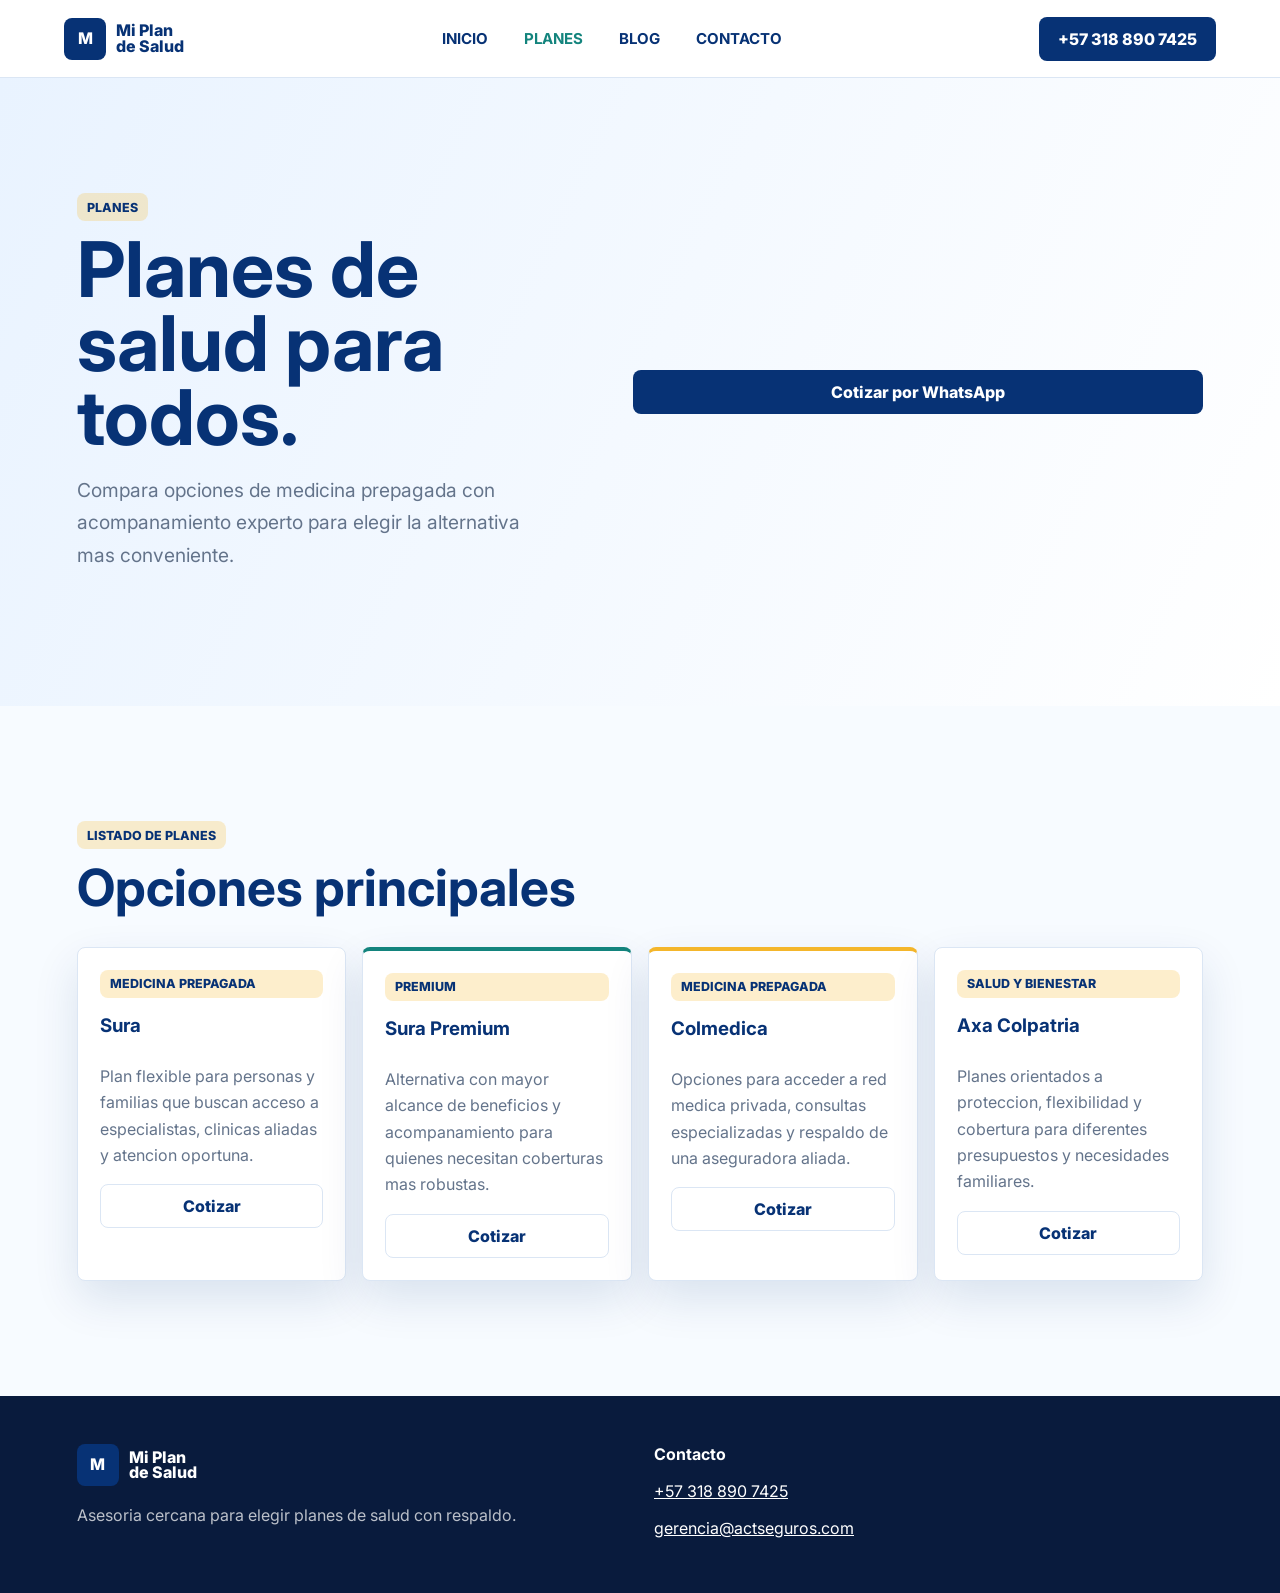
==== planes.html @ 17f70b97 "feat: estructura replica incremental mi plan salud" ====
<!doctype html>
<html lang="es">
<head>
  <meta charset="UTF-8" />
  <meta name="viewport" content="width=device-width, initial-scale=1.0" />
  <meta name="description" content="Planes de medicina prepagada y salud disponibles con asesoria de Mi Plan de Salud." />
  <title>Planes | Mi Plan de Salud</title>
  <link rel="preconnect" href="https://fonts.googleapis.com">
  <link rel="preconnect" href="https://fonts.gstatic.com" crossorigin>
  <link href="https://fonts.googleapis.com/css2?family=Inter:wght@400;500;600;700;800&display=swap" rel="stylesheet">
  <link rel="stylesheet" href="styles.css" />
</head>
<body>
  <header class="site-header" data-header>
    <a class="brand" href="index.html#inicio" aria-label="Ir al inicio">
      <span class="brand-mark">M</span>
      <span>Mi Plan<br>de Salud</span>
    </a>

    <button class="nav-toggle" type="button" aria-label="Abrir menu" aria-expanded="false" aria-controls="main-nav" data-nav-toggle>
      <span></span>
      <span></span>
      <span></span>
    </button>

    <nav class="main-nav" id="main-nav" data-nav>
      <a href="index.html#inicio">Inicio</a>
      <a href="planes.html" aria-current="page">Planes</a>
      <a href="index.html#blog">Blog</a>
      <a href="index.html#contacto">Contacto</a>
    </nav>

    <a class="header-cta" href="https://wa.link/8m5ff4" target="_blank" rel="noopener">+57 318 890 7425</a>
  </header>

  <main>
    <section class="plans-hero section-shell">
      <div>
        <span class="eyebrow">Planes</span>
        <h1>Planes de salud para todos.</h1>
        <p>Compara opciones de medicina prepagada con acompanamiento experto para elegir la alternativa mas conveniente.</p>
      </div>
      <a class="button primary" href="https://api.whatsapp.com/send?phone=573188907425" target="_blank" rel="noopener">Cotizar por WhatsApp</a>
    </section>

    <section class="plans-section section-shell" aria-labelledby="plans-title">
      <div class="section-heading">
        <span class="eyebrow">Listado de planes</span>
        <h2 id="plans-title">Opciones principales</h2>
      </div>

      <div class="plans-grid">
        <article class="plan-card">
          <span class="plan-tag">Medicina prepagada</span>
          <h3>Sura</h3>
          <p>Plan flexible para personas y familias que buscan acceso a especialistas, clinicas aliadas y atencion oportuna.</p>
          <a class="button secondary" href="https://api.whatsapp.com/send?phone=573188907425" target="_blank" rel="noopener">Cotizar</a>
        </article>
        <article class="plan-card">
          <span class="plan-tag">Premium</span>
          <h3>Sura Premium</h3>
          <p>Alternativa con mayor alcance de beneficios y acompanamiento para quienes necesitan coberturas mas robustas.</p>
          <a class="button secondary" href="https://api.whatsapp.com/send?phone=573188907425" target="_blank" rel="noopener">Cotizar</a>
        </article>
        <article class="plan-card">
          <span class="plan-tag">Medicina prepagada</span>
          <h3>Colmedica</h3>
          <p>Opciones para acceder a red medica privada, consultas especializadas y respaldo de una aseguradora aliada.</p>
          <a class="button secondary" href="https://api.whatsapp.com/send?phone=573188907425" target="_blank" rel="noopener">Cotizar</a>
        </article>
        <article class="plan-card">
          <span class="plan-tag">Salud y bienestar</span>
          <h3>Axa Colpatria</h3>
          <p>Planes orientados a proteccion, flexibilidad y cobertura para diferentes presupuestos y necesidades familiares.</p>
          <a class="button secondary" href="https://api.whatsapp.com/send?phone=573188907425" target="_blank" rel="noopener">Cotizar</a>
        </article>
      </div>
    </section>
  </main>

  <footer class="site-footer compact-footer">
    <div>
      <a class="brand footer-brand" href="index.html#inicio">
        <span class="brand-mark">M</span>
        <span>Mi Plan<br>de Salud</span>
      </a>
      <p>Asesoria cercana para elegir planes de salud con respaldo.</p>
    </div>
    <address>
      <strong>Contacto</strong>
      <a href="https://wa.link/8m5ff4" target="_blank" rel="noopener">+57 318 890 7425</a>
      <a href="mailto:gerencia@actseguros.com">gerencia@actseguros.com</a>
    </address>
  </footer>

  <script src="script.js"></script>
</body>
</html>
---- styles.css ----
:root{--blue-900:#073275;--blue-700:#0b56b7;--blue-100:#e9f3ff;--teal-700:#13847d;--yellow-500:#f4b62b;--ink:#17253f;--muted:#64748b;--line:#dbe6f4;--soft:#f7fbff;--white:#fff;--shadow:0 18px 45px rgba(7,50,117,.12)}*{box-sizing:border-box}html{scroll-behavior:smooth}body{margin:0;color:var(--ink);font-family:Inter,system-ui,-apple-system,BlinkMacSystemFont,"Segoe UI",sans-serif;background:var(--white)}a{color:inherit}img{display:block;max-width:100%}.site-header{position:sticky;top:0;z-index:20;display:grid;grid-template-columns:auto 1fr auto;align-items:center;gap:24px;min-height:78px;padding:12px clamp(18px,5vw,72px);background:rgba(255,255,255,.94);border-bottom:1px solid var(--line);backdrop-filter:blur(14px)}.brand{display:inline-flex;align-items:center;gap:10px;color:var(--blue-900);font-weight:800;line-height:.95;text-decoration:none}.brand-mark{display:grid;width:42px;height:42px;place-items:center;color:var(--white);background:var(--blue-900);border-radius:8px}.main-nav{display:flex;justify-content:center;gap:clamp(16px,3vw,36px);color:var(--blue-900);font-size:.94rem;font-weight:700;text-transform:uppercase}.main-nav a{text-decoration:none}.main-nav a:hover,.main-nav a[aria-current=page]{color:var(--teal-700)}.header-cta,.button{display:inline-flex;align-items:center;justify-content:center;min-height:44px;padding:0 18px;border:1px solid transparent;border-radius:8px;font-weight:800;text-decoration:none;cursor:pointer}.header-cta,.button.primary{color:var(--white);background:var(--blue-900)}.button.secondary{color:var(--blue-900);background:var(--white);border-color:var(--line)}.button:hover,.header-cta:hover{transform:translateY(-1px)}.button.full{width:100%}.nav-toggle{display:none;width:44px;height:44px;padding:0;background:var(--white);border:1px solid var(--line);border-radius:8px}.nav-toggle span{display:block;width:20px;height:2px;margin:4px auto;background:var(--blue-900)}.section-shell{padding:clamp(72px,9vw,120px) clamp(18px,6vw,88px)}.hero{display:grid;grid-template-columns:minmax(0,1.1fr) minmax(320px,.72fr);gap:clamp(32px,6vw,76px);align-items:center;min-height:calc(100vh - 78px);background:linear-gradient(115deg,rgba(255,255,255,.95) 0%,rgba(233,243,255,.88) 55%,rgba(244,182,43,.24) 100%)}.hero h1,.plans-hero h1{max-width:760px;margin:12px 0 18px;color:var(--blue-900);font-size:clamp(2.6rem,6vw,5.8rem);line-height:.96}.hero p,.plans-hero p,.section-heading p,.about-copy p,.why-copy p,.plan-highlight p{max-width:680px;color:var(--muted);font-size:clamp(1rem,1.5vw,1.2rem);line-height:1.7}.eyebrow,.panel-kicker,.plan-tag{display:inline-flex;align-items:center;min-height:28px;padding:0 10px;color:var(--blue-900);background:rgba(244,182,43,.24);border-radius:8px;font-size:.78rem;font-weight:800;letter-spacing:0;text-transform:uppercase}.hero-actions{display:flex;flex-wrap:wrap;gap:12px;margin-top:28px}.quote-panel,.plan-card,.testimonial-grid article,.benefit-grid article,.feature-list article{border:1px solid var(--line);border-radius:8px;background:var(--white);box-shadow:var(--shadow)}.quote-panel{padding:clamp(22px,4vw,34px)}.quote-panel h2{margin:12px 0 22px;color:var(--blue-900);font-size:clamp(1.4rem,2.4vw,2rem)}.quote-form{display:grid;gap:16px}.quote-form label{display:grid;gap:8px;color:var(--blue-900);font-weight:700}.quote-form input[type=text],.quote-form input[type=email]{width:100%;min-height:46px;padding:0 12px;border:1px solid var(--line);border-radius:8px;color:var(--ink);font:inherit}.checkbox-row{grid-template-columns:auto 1fr;align-items:start;color:var(--muted);font-size:.9rem;font-weight:500}.allies,.benefits,.testimonials,.plans-section{background:var(--soft)}.section-heading{max-width:760px;margin-bottom:32px}.section-heading h2,.about-copy h2,.why-copy h2,.plan-highlight h2,.plans-section h2{margin:12px 0;color:var(--blue-900);font-size:clamp(2rem,4vw,3.6rem);line-height:1.05}.logo-grid{display:grid;grid-template-columns:repeat(5,minmax(120px,1fr));gap:14px}.logo-grid img{width:100%;min-height:118px;padding:18px;object-fit:contain;background:var(--white);border:1px solid var(--line);border-radius:8px}.about,.why,.plan-highlight,.plans-hero{display:grid;grid-template-columns:minmax(0,.85fr) minmax(320px,1fr);gap:clamp(28px,6vw,72px);align-items:center}.feature-list,.benefit-grid,.testimonial-grid,.plans-grid{display:grid;gap:16px}.feature-list{grid-template-columns:1fr}.feature-list article,.benefit-grid article,.testimonial-grid article,.plan-card{padding:22px}.feature-list h3,.benefit-grid h3,.testimonial-grid strong,.plan-card h3{margin:0 0 10px;color:var(--blue-900)}.feature-list p,.benefit-grid p,.testimonial-grid p,.plan-card p{margin:0;color:var(--muted);line-height:1.65}.benefit-grid,.testimonial-grid,.plans-grid{grid-template-columns:repeat(4,minmax(0,1fr))}.benefit-grid article:nth-child(2),.plan-card:nth-child(2){border-top:4px solid var(--teal-700)}.benefit-grid article:nth-child(3),.plan-card:nth-child(3){border-top:4px solid var(--yellow-500)}.check-list{display:grid;gap:14px;margin:0;padding:0;list-style:none}.check-list li{padding:18px 18px 18px 46px;color:var(--muted);background:var(--white);border:1px solid var(--line);border-radius:8px;position:relative}.check-list li:before{content:"";position:absolute;left:18px;top:22px;width:12px;height:12px;background:var(--teal-700);border-radius:50%}.check-list strong{color:var(--blue-900)}.plan-highlight{color:var(--white);background:linear-gradient(120deg,var(--blue-900),var(--teal-700))}.plan-highlight h2,.plan-highlight p{color:var(--white)}.testimonials .testimonial-grid{grid-template-columns:repeat(3,minmax(0,1fr))}.testimonial-grid article{display:grid;gap:18px}.plans-hero{min-height:52vh;background:linear-gradient(115deg,var(--blue-100),var(--white))}.plans-grid{grid-template-columns:repeat(4,minmax(0,1fr))}.plan-card{display:grid;align-content:start;gap:16px}.site-footer{display:grid;grid-template-columns:minmax(240px,1.2fr) minmax(220px,.8fr);gap:28px;padding:48px clamp(18px,6vw,88px);color:var(--white);background:#091b3d}.footer-brand,.site-footer a{color:var(--white)}.site-footer p{max-width:520px;color:rgba(255,255,255,.72);line-height:1.7}.site-footer address{display:grid;gap:10px;font-style:normal}.copyright{grid-column:1/-1;margin:0}.compact-footer{grid-template-columns:1fr 1fr}@media (max-width:1080px){.benefit-grid,.plans-grid{grid-template-columns:repeat(2,minmax(0,1fr))}.logo-grid{grid-template-columns:repeat(3,minmax(0,1fr))}}@media (max-width:840px){.site-header{grid-template-columns:auto auto}.nav-toggle{display:block;justify-self:end}.main-nav,.header-cta{display:none}.main-nav.is-open{display:grid;grid-column:1/-1;justify-content:stretch;gap:0;padding-top:12px}.main-nav.is-open a{padding:14px 0;border-top:1px solid var(--line)}.hero,.about,.why,.plan-highlight,.plans-hero{grid-template-columns:1fr}.testimonials .testimonial-grid{grid-template-columns:1fr}.site-footer,.compact-footer{grid-template-columns:1fr}}@media (max-width:620px){.section-shell{padding:58px 18px}.hero h1,.plans-hero h1{font-size:clamp(2.35rem,14vw,4rem)}.logo-grid,.benefit-grid,.plans-grid{grid-template-columns:1fr}.hero-actions,.button{width:100%}}
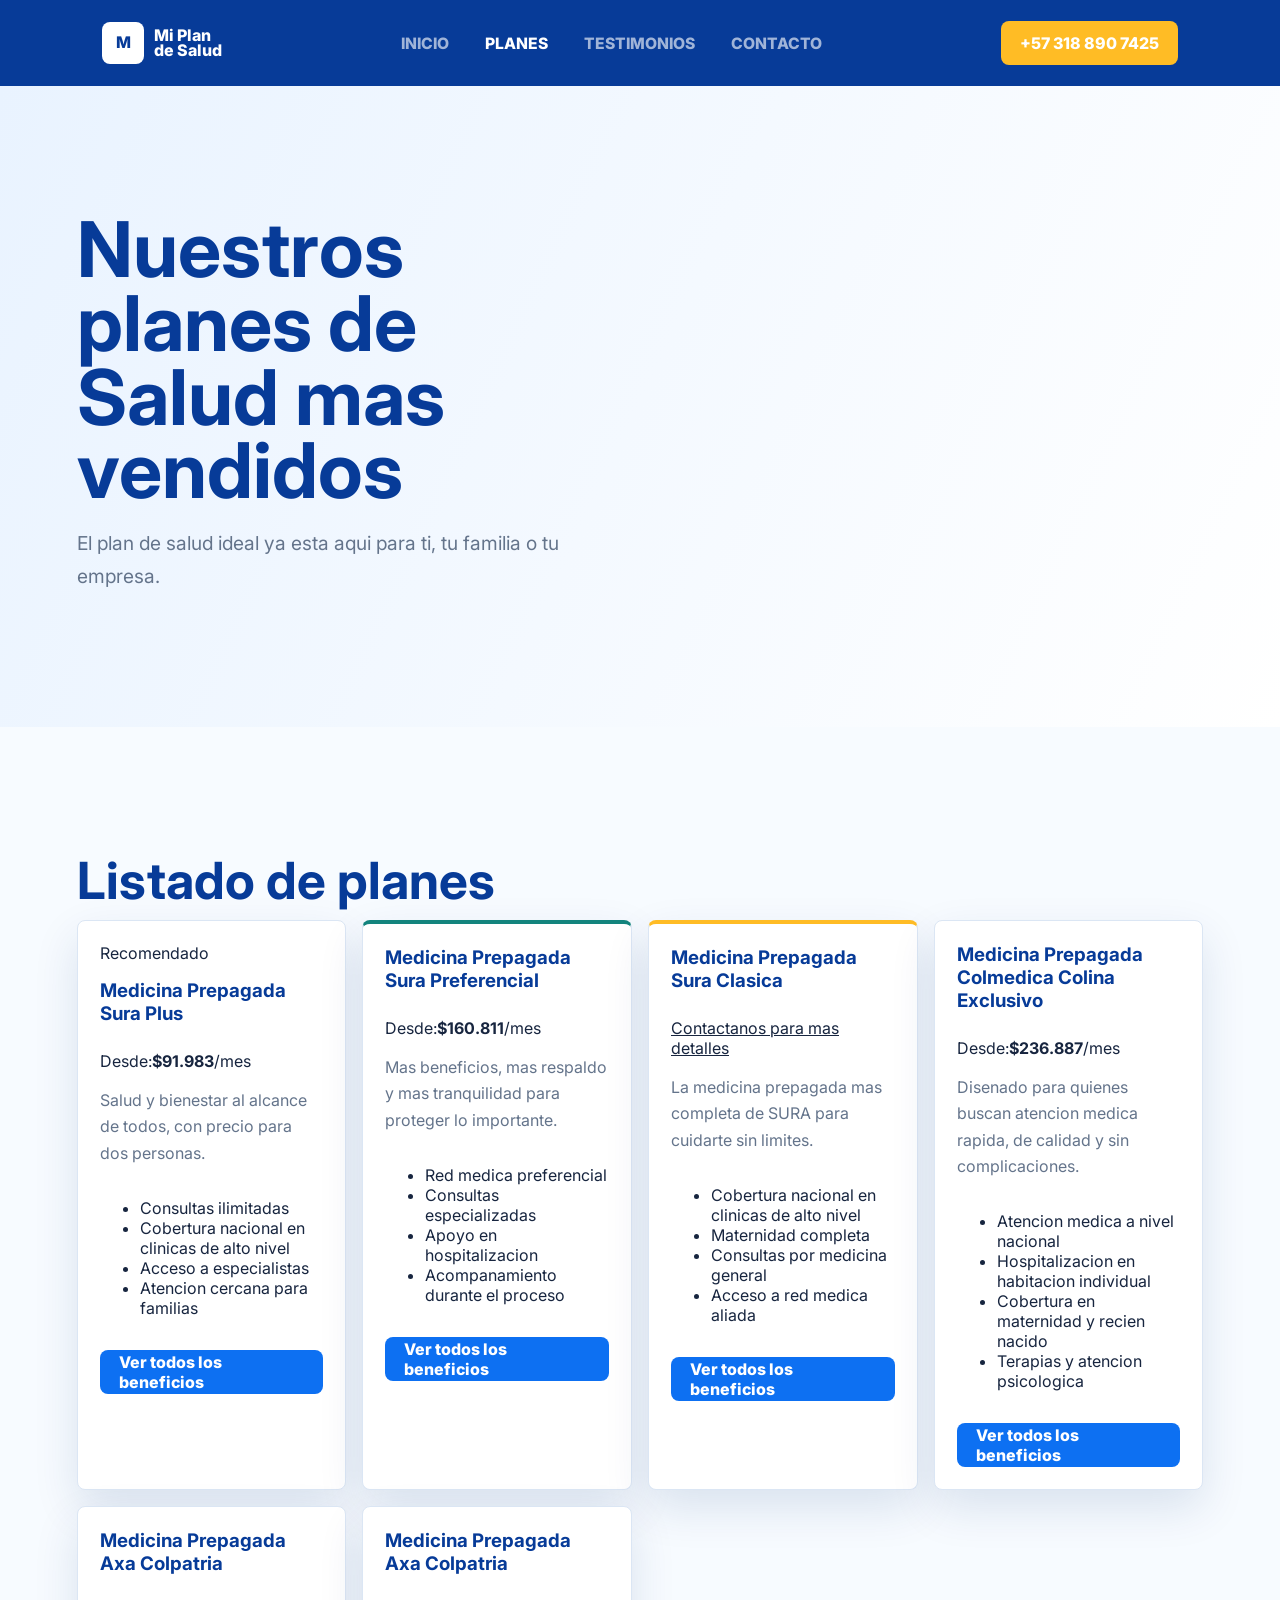
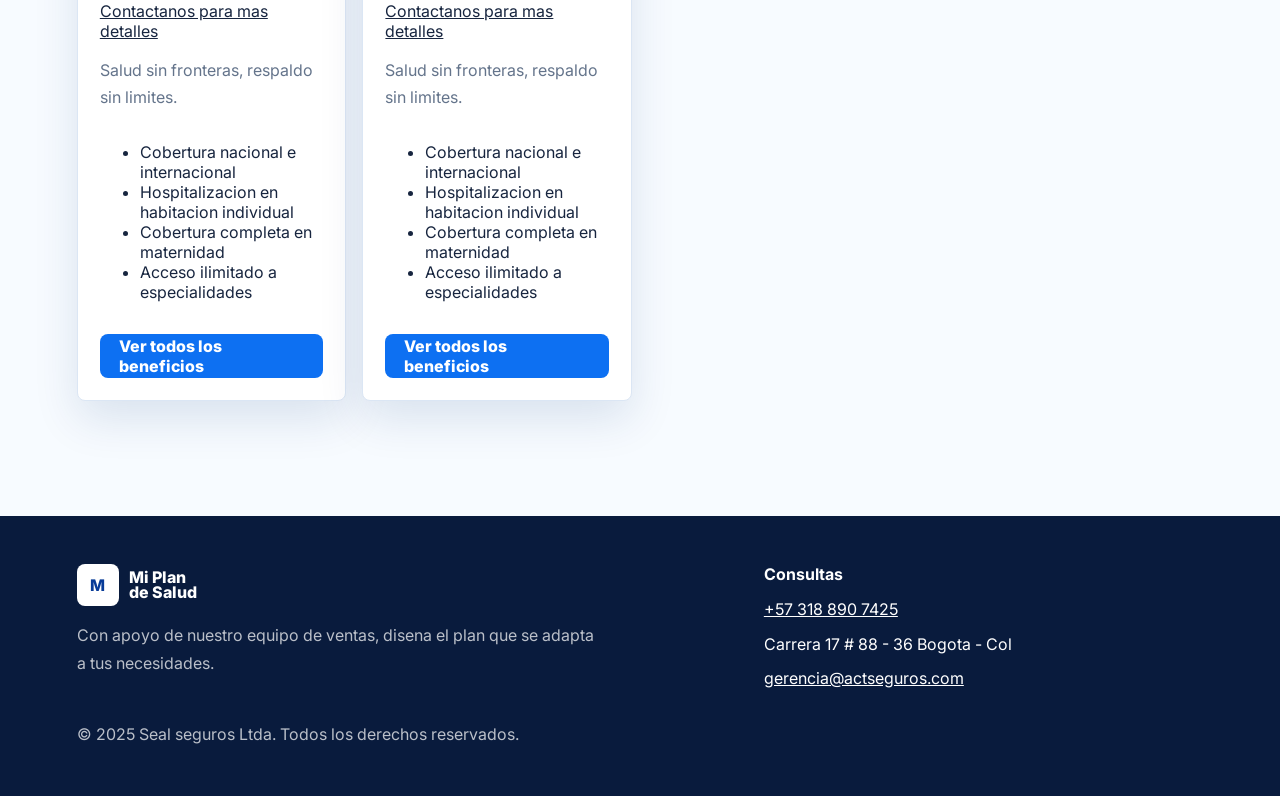
==== commit 006e65db: "feat: agregar vista dinamica de planes" ====
--- a/planes.html
+++ b/planes.html
@@ -26,71 +26,51 @@
     <nav class="main-nav" id="main-nav" data-nav>
       <a href="index.html#inicio">Inicio</a>
       <a href="planes.html" aria-current="page">Planes</a>
-      <a href="index.html#blog">Blog</a>
+      <a href="index.html#testimonios">Testimonios</a>
       <a href="index.html#contacto">Contacto</a>
     </nav>
 
-    <a class="header-cta" href="https://wa.link/8m5ff4" target="_blank" rel="noopener">+57 318 890 7425</a>
+    <a class="header-cta" href="https://api.whatsapp.com/send?phone=573188907425&text=Hola%2C%20estoy%20buscando%20contacto%20con%20un%20asesor%20de%20Seal%20seguros%20Ltda." target="_blank" rel="noopener" aria-label="Escribir por WhatsApp al +57 318 890 7425">
+      <span class="header-cta-icon" aria-hidden="true">
+        <svg viewBox="0 0 32 32" focusable="false">
+          <path d="M16.04 3.2A12.73 12.73 0 0 0 5.18 22.55L3.56 28.8l6.39-1.53a12.72 12.72 0 1 0 6.09-24.07Zm0 2.4a10.32 10.32 0 1 1-5.26 19.21l-.38-.23-3.21.77.82-3.14-.25-.4A10.33 10.33 0 0 1 16.04 5.6Zm-4.43 4.95c-.24 0-.63.09-.96.45-.33.36-1.26 1.23-1.26 3 0 1.76 1.29 3.47 1.47 3.71.18.24 2.49 3.99 6.14 5.43 3.03 1.19 3.65.95 4.31.89.66-.06 2.13-.87 2.43-1.71.3-.84.3-1.56.21-1.71-.09-.15-.33-.24-.69-.42-.36-.18-2.13-1.05-2.46-1.17-.33-.12-.57-.18-.81.18-.24.36-.93 1.17-1.14 1.41-.21.24-.42.27-.78.09-.36-.18-1.52-.56-2.89-1.78-1.07-.95-1.79-2.13-2-2.49-.21-.36-.02-.55.16-.73.16-.16.36-.42.54-.63.18-.21.24-.36.36-.6.12-.24.06-.45-.03-.63-.09-.18-.81-1.95-1.11-2.67-.29-.7-.59-.6-.81-.61h-.69Z"/>
+        </svg>
+      </span>
+      <span class="header-cta-number">+57 318 890 7425</span>
+    </a>
   </header>
 
   <main>
     <section class="plans-hero section-shell">
       <div>
-        <span class="eyebrow">Planes</span>
-        <h1>Planes de salud para todos.</h1>
-        <p>Compara opciones de medicina prepagada con acompanamiento experto para elegir la alternativa mas conveniente.</p>
+        <h1>Nuestros planes de Salud mas vendidos</h1>
+        <p>El plan de salud ideal ya esta aqui para ti, tu familia o tu empresa.</p>
       </div>
-      <a class="button primary" href="https://api.whatsapp.com/send?phone=573188907425" target="_blank" rel="noopener">Cotizar por WhatsApp</a>
     </section>
 
     <section class="plans-section section-shell" aria-labelledby="plans-title">
-      <div class="section-heading">
-        <span class="eyebrow">Listado de planes</span>
-        <h2 id="plans-title">Opciones principales</h2>
-      </div>
-
-      <div class="plans-grid">
-        <article class="plan-card">
-          <span class="plan-tag">Medicina prepagada</span>
-          <h3>Sura</h3>
-          <p>Plan flexible para personas y familias que buscan acceso a especialistas, clinicas aliadas y atencion oportuna.</p>
-          <a class="button secondary" href="https://api.whatsapp.com/send?phone=573188907425" target="_blank" rel="noopener">Cotizar</a>
-        </article>
-        <article class="plan-card">
-          <span class="plan-tag">Premium</span>
-          <h3>Sura Premium</h3>
-          <p>Alternativa con mayor alcance de beneficios y acompanamiento para quienes necesitan coberturas mas robustas.</p>
-          <a class="button secondary" href="https://api.whatsapp.com/send?phone=573188907425" target="_blank" rel="noopener">Cotizar</a>
-        </article>
-        <article class="plan-card">
-          <span class="plan-tag">Medicina prepagada</span>
-          <h3>Colmedica</h3>
-          <p>Opciones para acceder a red medica privada, consultas especializadas y respaldo de una aseguradora aliada.</p>
-          <a class="button secondary" href="https://api.whatsapp.com/send?phone=573188907425" target="_blank" rel="noopener">Cotizar</a>
-        </article>
-        <article class="plan-card">
-          <span class="plan-tag">Salud y bienestar</span>
-          <h3>Axa Colpatria</h3>
-          <p>Planes orientados a proteccion, flexibilidad y cobertura para diferentes presupuestos y necesidades familiares.</p>
-          <a class="button secondary" href="https://api.whatsapp.com/send?phone=573188907425" target="_blank" rel="noopener">Cotizar</a>
-        </article>
+      <h2 class="visually-hidden" id="plans-title">Listado de planes</h2>
+      <div class="plans-grid" data-plans-grid aria-live="polite">
+        <p class="plans-loading">Cargando planes...</p>
       </div>
     </section>
   </main>
 
-  <footer class="site-footer compact-footer">
+  <footer class="site-footer">
     <div>
       <a class="brand footer-brand" href="index.html#inicio">
         <span class="brand-mark">M</span>
         <span>Mi Plan<br>de Salud</span>
       </a>
-      <p>Asesoria cercana para elegir planes de salud con respaldo.</p>
+      <p>Con apoyo de nuestro equipo de ventas, disena el plan que se adapta a tus necesidades.</p>
     </div>
     <address>
-      <strong>Contacto</strong>
-      <a href="https://wa.link/8m5ff4" target="_blank" rel="noopener">+57 318 890 7425</a>
+      <strong>Consultas</strong>
+      <a href="https://api.whatsapp.com/send?phone=573188907425&text=Hola%2C%20estoy%20buscando%20contacto%20con%20un%20asesor%20de%20Seal%20seguros%20Ltda." target="_blank" rel="noopener">+57 318 890 7425</a>
+      <span>Carrera 17 # 88 - 36 Bogota - Col</span>
       <a href="mailto:gerencia@actseguros.com">gerencia@actseguros.com</a>
     </address>
+    <p class="copyright">© 2025 Seal seguros Ltda. Todos los derechos reservados.</p>
   </footer>
 
   <script src="script.js"></script>
--- a/styles.css
+++ b/styles.css
@@ -1 +1 @@
-:root{--blue-900:#073275;--blue-700:#0b56b7;--blue-100:#e9f3ff;--teal-700:#13847d;--yellow-500:#f4b62b;--ink:#17253f;--muted:#64748b;--line:#dbe6f4;--soft:#f7fbff;--white:#fff;--shadow:0 18px 45px rgba(7,50,117,.12)}*{box-sizing:border-box}html{scroll-behavior:smooth}body{margin:0;color:var(--ink);font-family:Inter,system-ui,-apple-system,BlinkMacSystemFont,"Segoe UI",sans-serif;background:var(--white)}a{color:inherit}img{display:block;max-width:100%}.site-header{position:sticky;top:0;z-index:20;display:grid;grid-template-columns:auto 1fr auto;align-items:center;gap:24px;min-height:78px;padding:12px clamp(18px,5vw,72px);background:rgba(255,255,255,.94);border-bottom:1px solid var(--line);backdrop-filter:blur(14px)}.brand{display:inline-flex;align-items:center;gap:10px;color:var(--blue-900);font-weight:800;line-height:.95;text-decoration:none}.brand-mark{display:grid;width:42px;height:42px;place-items:center;color:var(--white);background:var(--blue-900);border-radius:8px}.main-nav{display:flex;justify-content:center;gap:clamp(16px,3vw,36px);color:var(--blue-900);font-size:.94rem;font-weight:700;text-transform:uppercase}.main-nav a{text-decoration:none}.main-nav a:hover,.main-nav a[aria-current=page]{color:var(--teal-700)}.header-cta,.button{display:inline-flex;align-items:center;justify-content:center;min-height:44px;padding:0 18px;border:1px solid transparent;border-radius:8px;font-weight:800;text-decoration:none;cursor:pointer}.header-cta,.button.primary{color:var(--white);background:var(--blue-900)}.button.secondary{color:var(--blue-900);background:var(--white);border-color:var(--line)}.button:hover,.header-cta:hover{transform:translateY(-1px)}.button.full{width:100%}.nav-toggle{display:none;width:44px;height:44px;padding:0;background:var(--white);border:1px solid var(--line);border-radius:8px}.nav-toggle span{display:block;width:20px;height:2px;margin:4px auto;background:var(--blue-900)}.section-shell{padding:clamp(72px,9vw,120px) clamp(18px,6vw,88px)}.hero{display:grid;grid-template-columns:minmax(0,1.1fr) minmax(320px,.72fr);gap:clamp(32px,6vw,76px);align-items:center;min-height:calc(100vh - 78px);background:linear-gradient(115deg,rgba(255,255,255,.95) 0%,rgba(233,243,255,.88) 55%,rgba(244,182,43,.24) 100%)}.hero h1,.plans-hero h1{max-width:760px;margin:12px 0 18px;color:var(--blue-900);font-size:clamp(2.6rem,6vw,5.8rem);line-height:.96}.hero p,.plans-hero p,.section-heading p,.about-copy p,.why-copy p,.plan-highlight p{max-width:680px;color:var(--muted);font-size:clamp(1rem,1.5vw,1.2rem);line-height:1.7}.eyebrow,.panel-kicker,.plan-tag{display:inline-flex;align-items:center;min-height:28px;padding:0 10px;color:var(--blue-900);background:rgba(244,182,43,.24);border-radius:8px;font-size:.78rem;font-weight:800;letter-spacing:0;text-transform:uppercase}.hero-actions{display:flex;flex-wrap:wrap;gap:12px;margin-top:28px}.quote-panel,.plan-card,.testimonial-grid article,.benefit-grid article,.feature-list article{border:1px solid var(--line);border-radius:8px;background:var(--white);box-shadow:var(--shadow)}.quote-panel{padding:clamp(22px,4vw,34px)}.quote-panel h2{margin:12px 0 22px;color:var(--blue-900);font-size:clamp(1.4rem,2.4vw,2rem)}.quote-form{display:grid;gap:16px}.quote-form label{display:grid;gap:8px;color:var(--blue-900);font-weight:700}.quote-form input[type=text],.quote-form input[type=email]{width:100%;min-height:46px;padding:0 12px;border:1px solid var(--line);border-radius:8px;color:var(--ink);font:inherit}.checkbox-row{grid-template-columns:auto 1fr;align-items:start;color:var(--muted);font-size:.9rem;font-weight:500}.allies,.benefits,.testimonials,.plans-section{background:var(--soft)}.section-heading{max-width:760px;margin-bottom:32px}.section-heading h2,.about-copy h2,.why-copy h2,.plan-highlight h2,.plans-section h2{margin:12px 0;color:var(--blue-900);font-size:clamp(2rem,4vw,3.6rem);line-height:1.05}.logo-grid{display:grid;grid-template-columns:repeat(5,minmax(120px,1fr));gap:14px}.logo-grid img{width:100%;min-height:118px;padding:18px;object-fit:contain;background:var(--white);border:1px solid var(--line);border-radius:8px}.about,.why,.plan-highlight,.plans-hero{display:grid;grid-template-columns:minmax(0,.85fr) minmax(320px,1fr);gap:clamp(28px,6vw,72px);align-items:center}.feature-list,.benefit-grid,.testimonial-grid,.plans-grid{display:grid;gap:16px}.feature-list{grid-template-columns:1fr}.feature-list article,.benefit-grid article,.testimonial-grid article,.plan-card{padding:22px}.feature-list h3,.benefit-grid h3,.testimonial-grid strong,.plan-card h3{margin:0 0 10px;color:var(--blue-900)}.feature-list p,.benefit-grid p,.testimonial-grid p,.plan-card p{margin:0;color:var(--muted);line-height:1.65}.benefit-grid,.testimonial-grid,.plans-grid{grid-template-columns:repeat(4,minmax(0,1fr))}.benefit-grid article:nth-child(2),.plan-card:nth-child(2){border-top:4px solid var(--teal-700)}.benefit-grid article:nth-child(3),.plan-card:nth-child(3){border-top:4px solid var(--yellow-500)}.check-list{display:grid;gap:14px;margin:0;padding:0;list-style:none}.check-list li{padding:18px 18px 18px 46px;color:var(--muted);background:var(--white);border:1px solid var(--line);border-radius:8px;position:relative}.check-list li:before{content:"";position:absolute;left:18px;top:22px;width:12px;height:12px;background:var(--teal-700);border-radius:50%}.check-list strong{color:var(--blue-900)}.plan-highlight{color:var(--white);background:linear-gradient(120deg,var(--blue-900),var(--teal-700))}.plan-highlight h2,.plan-highlight p{color:var(--white)}.testimonials .testimonial-grid{grid-template-columns:repeat(3,minmax(0,1fr))}.testimonial-grid article{display:grid;gap:18px}.plans-hero{min-height:52vh;background:linear-gradient(115deg,var(--blue-100),var(--white))}.plans-grid{grid-template-columns:repeat(4,minmax(0,1fr))}.plan-card{display:grid;align-content:start;gap:16px}.site-footer{display:grid;grid-template-columns:minmax(240px,1.2fr) minmax(220px,.8fr);gap:28px;padding:48px clamp(18px,6vw,88px);color:var(--white);background:#091b3d}.footer-brand,.site-footer a{color:var(--white)}.site-footer p{max-width:520px;color:rgba(255,255,255,.72);line-height:1.7}.site-footer address{display:grid;gap:10px;font-style:normal}.copyright{grid-column:1/-1;margin:0}.compact-footer{grid-template-columns:1fr 1fr}@media (max-width:1080px){.benefit-grid,.plans-grid{grid-template-columns:repeat(2,minmax(0,1fr))}.logo-grid{grid-template-columns:repeat(3,minmax(0,1fr))}}@media (max-width:840px){.site-header{grid-template-columns:auto auto}.nav-toggle{display:block;justify-self:end}.main-nav,.header-cta{display:none}.main-nav.is-open{display:grid;grid-column:1/-1;justify-content:stretch;gap:0;padding-top:12px}.main-nav.is-open a{padding:14px 0;border-top:1px solid var(--line)}.hero,.about,.why,.plan-highlight,.plans-hero{grid-template-columns:1fr}.testimonials .testimonial-grid{grid-template-columns:1fr}.site-footer,.compact-footer{grid-template-columns:1fr}}@media (max-width:620px){.section-shell{padding:58px 18px}.hero h1,.plans-hero h1{font-size:clamp(2.35rem,14vw,4rem)}.logo-grid,.benefit-grid,.plans-grid{grid-template-columns:1fr}.hero-actions,.button{width:100%}}
+:root{--blue-900:#073b98;--blue-700:#0d70f2;--blue-100:#e9f3ff;--teal-700:#13847d;--yellow-500:#ffbc25;--ink:#17253f;--muted:#64748b;--line:#dbe6f4;--soft:#f7fbff;--white:#ffffff;--shadow:0 18px 45px rgba(7,50,117,0.12);}*{box-sizing:border-box;}html{scroll-behavior:smooth;}body{margin:0;color:var(--ink);font-family:Inter,system-ui,-apple-system,BlinkMacSystemFont,"Segoe UI",sans-serif;background:var(--white);}a{color:inherit;}img{display:block;max-width:100%;}.site-header{position:sticky;top:0;z-index:20;display:grid;grid-template-columns:auto 1fr auto;align-items:center;gap:24px;min-height:86px;padding:14px clamp(18px,8vw,128px);background:var(--blue-900);border-bottom:0;}.brand{display:inline-flex;align-items:center;gap:10px;color:var(--white);font-weight:800;line-height:0.95;text-decoration:none;}.brand-mark{display:grid;width:42px;height:42px;place-items:center;color:var(--blue-900);background:var(--white);border-radius:8px;}.main-nav{display:flex;justify-content:center;gap:clamp(16px,3vw,36px);color:rgba(255,255,255,0.62);font-size:0.98rem;font-weight:800;text-transform:uppercase;}.main-nav a{text-decoration:none;}.main-nav a:hover,.main-nav a[aria-current="page"]{color:var(--white);}.header-cta,.button{display:inline-flex;align-items:center;justify-content:center;min-height:44px;padding:0 18px;border:1px solid transparent;border-radius:8px;font-weight:800;text-decoration:none;cursor:pointer;}.header-cta,.button.primary{color:var(--white);background:var(--blue-700);}.header-cta{color:var(--white);background:var(--yellow-500);}.button.secondary{color:var(--blue-900);background:var(--white);border-color:var(--line);}.button:hover,.header-cta:hover{transform:translateY(-1px);}.button.full{width:100%;}.nav-toggle{display:none;width:44px;height:44px;padding:0;background:var(--white);border:1px solid var(--line);border-radius:8px;}.nav-toggle span{display:block;width:20px;height:2px;margin:4px auto;background:var(--blue-900);}.section-shell{padding:clamp(72px,9vw,120px) clamp(18px,6vw,88px);}.hero{display:grid;grid-template-columns:minmax(0,1fr) minmax(360px,0.8fr);gap:clamp(34px,7vw,92px);align-items:center;min-height:calc(100vh - 86px);overflow:hidden;background:linear-gradient(90deg,rgba(255,255,255,0.92) 0%,rgba(232,240,255,0.78) 48%,rgba(7,59,152,0.74) 100%),url("https://miplandesalud.co/wp-content/uploads/2026/01/3-1024x576.png");background-repeat:no-repeat;background-position:center;background-size:cover;border-bottom-right-radius:42px;}.hero h1,.plans-hero h1{max-width:760px;margin:12px 0 18px;color:var(--blue-900);font-size:clamp(2.6rem,6vw,5.8rem);line-height:0.96;}.hero-copy{display:grid;align-content:center;justify-items:start;}.hero h1{display:grid;gap:10px;max-width:690px;margin:0 0 88px;color:var(--blue-900);font-size:clamp(3.2rem,5.4vw,5.9rem);font-weight:800;line-height:0.92;}.hero-title-highlight{display:inline-block;width:fit-content;padding:8px 18px 12px;color:var(--white);background:var(--blue-900);}.hero p,.plans-hero p,.section-heading p,.about-copy p,.why-copy p,.plan-highlight p{max-width:680px;color:var(--muted);font-size:clamp(1rem,1.5vw,1.2rem);line-height:1.7;}.hero .hero-proof{max-width:760px;margin:0 0 64px;color:var(--blue-900);font-size:clamp(1.7rem,3vw,2.5rem);font-weight:800;line-height:1.1;}.hero-proof strong{display:inline-block;margin-right:8px;padding:8px 12px;color:var(--white);background:var(--yellow-500);}.hero .hero-subtitle{min-height:58px;margin:0;color:#66adff;font-size:clamp(1.85rem,3.4vw,3rem);font-weight:800;line-height:1.1;}[data-rotating-subtitle]{display:inline-block;min-width:8ch;border-right:3px solid #66adff;animation:subtitle-caret 0.9s steps(1) infinite;}[data-rotating-subtitle].is-changing{opacity:0;transform:translateY(8px);}@keyframes subtitle-caret{50%{border-right-color:transparent;}}.eyebrow,.panel-kicker,.plan-tag{display:inline-flex;align-items:center;min-height:28px;padding:0 10px;color:var(--blue-900);background:rgba(244,182,43,0.24);border-radius:8px;font-size:0.78rem;font-weight:800;letter-spacing:0;text-transform:uppercase;}.hero-actions{display:flex;flex-wrap:wrap;gap:12px;margin-top:28px;}.hero-plan-button{min-height:68px;padding:0 28px;color:var(--white);background:var(--yellow-500);font-size:clamp(1.1rem,2vw,2rem);text-transform:uppercase;}.quote-panel,.plan-card,.testimonial-grid article,.benefit-grid article,.feature-list article{border:1px solid var(--line);border-radius:8px;background:var(--white);box-shadow:var(--shadow);}.quote-panel{min-height:560px;padding:clamp(34px,4vw,56px);align-self:center;border:0;}.quote-panel h2{max-width:420px;margin:0 auto 32px;color:var(--blue-900);font-size:clamp(1.45rem,2vw,2rem);font-weight:500;line-height:1.25;text-align:center;}.quote-form{display:grid;gap:20px;}.quote-form label{display:grid;gap:0;color:var(--blue-900);font-weight:700;}.quote-form label>span:not(.checkbox-row span){position:absolute;width:1px;height:1px;overflow:hidden;clip:rect(0 0 0 0);}.quote-form input[type="text"],.quote-form input[type="email"],.quote-form input[type="tel"]{width:100%;min-height:72px;padding:0 28px;border:2px solid rgba(7,50,117,0.08);border-radius:24px;color:var(--ink);font:inherit;font-size:1.1rem;}.quote-form input::placeholder{color:#8ca0d2;}.checkbox-row{grid-template-columns:auto 1fr;align-items:center;gap:12px;color:var(--blue-900);font-size:0.9rem;font-weight:700;}.checkbox-row input{width:28px;height:28px;margin:0;accent-color:var(--blue-700);}.checkbox-row a{color:#001cff;font-weight:800;}.quote-form button{min-height:54px;margin-top:4px;border-radius:3px;font-size:1.05rem;text-transform:uppercase;}.allies,.benefits,.testimonials,.plans-section{background:var(--soft);}.section-heading{max-width:760px;margin-bottom:32px;}.section-heading h2,.about-copy h2,.why-copy h2,.plan-highlight h2,.plans-section h2{margin:12px 0;color:var(--blue-900);font-size:clamp(2rem,4vw,3.6rem);line-height:1.05;}.logo-grid{display:grid;grid-template-columns:repeat(5,minmax(120px,1fr));gap:14px;}.logo-grid img{width:100%;min-height:118px;padding:18px;object-fit:contain;background:var(--white);border:1px solid var(--line);border-radius:8px;}.about,.why,.plan-highlight,.plans-hero{display:grid;grid-template-columns:minmax(0,0.85fr) minmax(320px,1fr);gap:clamp(28px,6vw,72px);align-items:center;}.feature-list,.benefit-grid,.testimonial-grid,.plans-grid{display:grid;gap:16px;}.feature-list{grid-template-columns:1fr;}.feature-list article,.benefit-grid article,.testimonial-grid article,.plan-card{padding:22px;}.feature-list h3,.benefit-grid h3,.testimonial-grid strong,.plan-card h3{margin:0 0 10px;color:var(--blue-900);}.feature-list p,.benefit-grid p,.testimonial-grid p,.plan-card p{margin:0;color:var(--muted);line-height:1.65;}.benefit-grid,.testimonial-grid,.plans-grid{grid-template-columns:repeat(4,minmax(0,1fr));}.benefit-grid article:nth-child(2),.plan-card:nth-child(2){border-top:4px solid var(--teal-700);}.benefit-grid article:nth-child(3),.plan-card:nth-child(3){border-top:4px solid var(--yellow-500);}.check-list{display:grid;gap:14px;margin:0;padding:0;list-style:none;}.check-list li{padding:18px 18px 18px 46px;color:var(--muted);background:var(--white);border:1px solid var(--line);border-radius:8px;position:relative;}.check-list li::before{content:"";position:absolute;left:18px;top:22px;width:12px;height:12px;background:var(--teal-700);border-radius:50%;}.check-list strong{color:var(--blue-900);}.plan-highlight{color:var(--white);background:linear-gradient(120deg,var(--blue-900),var(--teal-700));}.plan-highlight h2,.plan-highlight p{color:var(--white);}.testimonials .testimonial-grid{grid-template-columns:repeat(3,minmax(0,1fr));}.testimonial-grid article{display:grid;gap:18px;}.plans-hero{min-height:52vh;background:linear-gradient(115deg,var(--blue-100),var(--white));}.plans-grid{grid-template-columns:repeat(4,minmax(0,1fr));}.plan-card{display:grid;align-content:start;gap:16px;}.site-footer{display:grid;grid-template-columns:minmax(240px,1.2fr) minmax(220px,0.8fr);gap:28px;padding:48px clamp(18px,6vw,88px);color:var(--white);background:#091b3d;}.footer-brand,.site-footer a{color:var(--white);}.site-footer p{max-width:520px;color:rgba(255,255,255,0.72);line-height:1.7;}.site-footer address{display:grid;gap:10px;font-style:normal;}.copyright{grid-column:1 / -1;margin:0;}.compact-footer{grid-template-columns:1fr 1fr;}@media (max-width:1080px){.benefit-grid,.plans-grid{grid-template-columns:repeat(2,minmax(0,1fr));}.logo-grid{grid-template-columns:repeat(3,minmax(0,1fr));}}@media (max-width:840px){.site-header{grid-template-columns:auto auto;}.nav-toggle{display:block;justify-self:end;}.main-nav,.header-cta{display:none;}.main-nav.is-open{display:grid;grid-column:1 / -1;justify-content:stretch;gap:0;padding-top:12px;}.main-nav.is-open a{padding:14px 0;border-top:1px solid var(--line);}.hero,.about,.why,.plan-highlight,.plans-hero{grid-template-columns:1fr;}.hero{min-height:auto;background-position:center;}.testimonials .testimonial-grid{grid-template-columns:1fr;}.site-footer,.compact-footer{grid-template-columns:1fr;}}@media (max-width:620px){.section-shell{padding:58px 18px;}.hero h1,.plans-hero h1{font-size:clamp(2.35rem,14vw,4rem);}.hero h1{margin-bottom:44px;}.hero .hero-proof{margin-bottom:36px;}.quote-panel{min-height:auto;}.logo-grid,.benefit-grid,.plans-grid{grid-template-columns:1fr;}.hero-actions,.button{width:100%;}}
